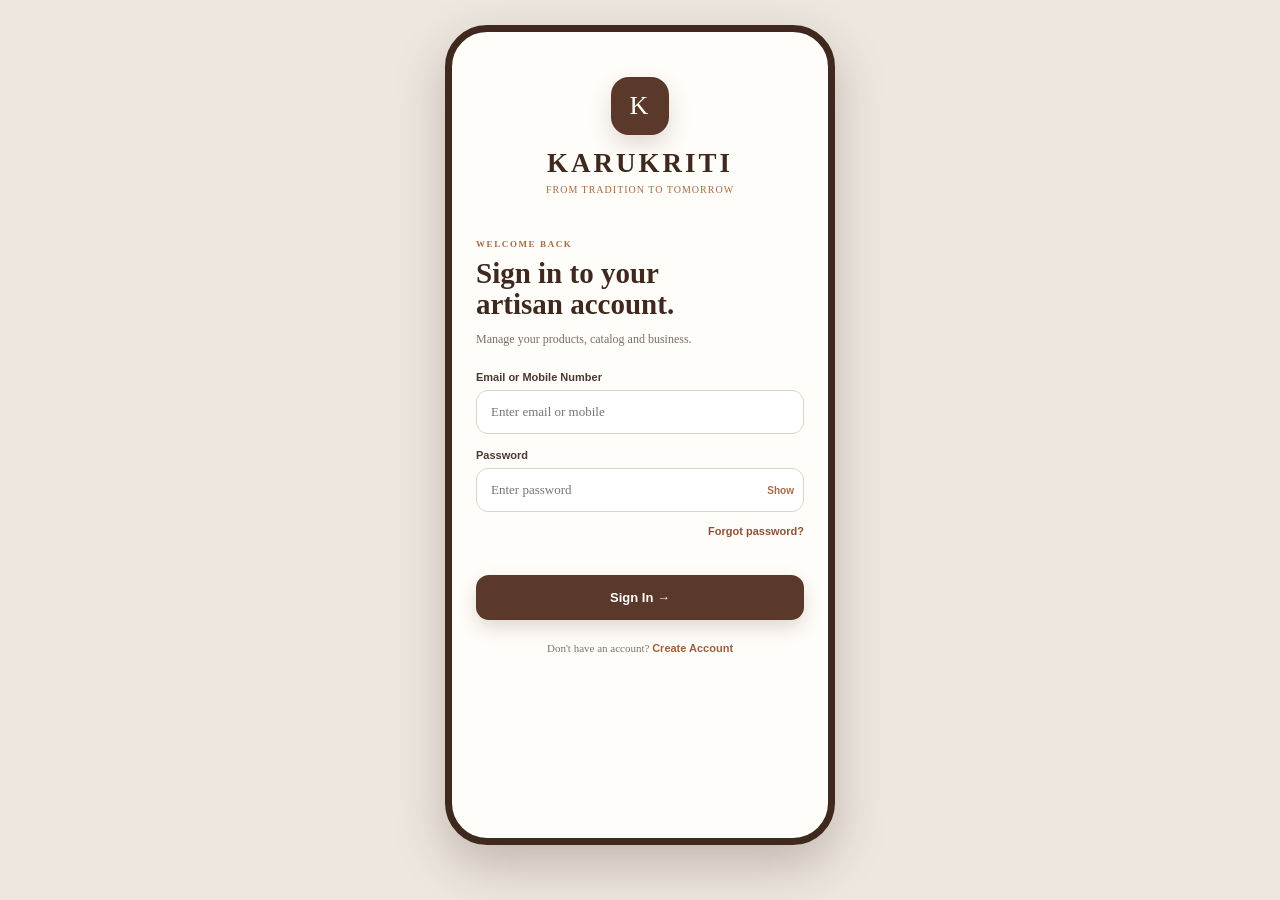
==== Frontend/add-product.html @ 4dae6626 "All new project uploaded" ====
<!DOCTYPE html>
<html lang="en">

<head>

    <meta charset="UTF-8">

    <meta
        name="viewport"
        content="width=device-width, initial-scale=1.0"
    >

    <title>KaruKriti - Add Product</title>

    <!-- CSS -->
    <link rel="stylesheet" href="style.css">

</head>


<body>

<div class="app-shell">


    <!-- =========================
         HEADER
    ========================== -->

    <header class="top-header">

        <div>

            <div class="brand-small">
                KARUKRITI
            </div>

            <div class="brand-tagline">
                CRAFT • CULTURE • CONNECTION
            </div>

        </div>


        <button
            class="header-icon"
            type="button"
            onclick="goTo('index.html')"
            aria-label="Go Home"
        >
            ×
        </button>

    </header>



    <!-- =========================
         ADD PRODUCT MAIN
    ========================== -->

    <main class="add-product-main">


        <!-- STEP -->

        <div class="step-label">
            STEP 01
        </div>


        <!-- TITLE -->

        <h1 class="add-title">

            Create your<br>
            smart catalog.

        </h1>


        <!-- SUBTITLE -->

        <p class="add-subtitle">

            Add your product details and let
            Karukriti prepare your catalog.

        </p>



        <!-- =========================
             IMAGE UPLOAD
        ========================== -->

        <div class="upload-card">


            <input
                type="file"
                id="productImage"
                accept="image/*"
            >


            <label for="productImage">


                <div class="upload-icon">
                    📷
                </div>


                <strong>
                    Add product photo
                </strong>


                <p>
                    Upload a clear photo of your craft.
                </p>


                <span class="upload-button">
                    Choose Photo
                </span>


            </label>

        </div>



        <!-- IMAGE PREVIEW -->

        <div
            id="imagePreview"
            class="image-preview"
        ></div>



        <!-- =========================
             PRODUCT NAME
        ========================== -->

        <div class="form-group">

            <label for="productName">
                Product Name
            </label>


            <input
                type="text"
                id="productName"
                placeholder="e.g. Handmade Bamboo Basket"
            >

        </div>



        <!-- =========================
             CATEGORY
        ========================== -->

        <div class="form-group">

            <label for="productCategory">
                Craft Category
            </label>


            <select id="productCategory">

                <option value="">
                    Select category
                </option>

                <option value="Handicraft">
                    Handicraft
                </option>

                <option value="Jewellery">
                    Jewellery
                </option>

                <option value="Textile">
                    Textile
                </option>

                <option value="Pottery">
                    Pottery
                </option>

                <option value="Wood Craft">
                    Wood Craft
                </option>

                <option value="Other">
                    Other
                </option>

            </select>

        </div>



        <!-- =========================
             PRICE
        ========================== -->

        <div class="form-group">

            <label for="productPrice">
                Expected Price
            </label>


            <div class="price-input">

                <span>
                    ₹
                </span>


                <input
                    type="number"
                    id="productPrice"
                    placeholder="Enter expected price"
                    min="1"
                >

            </div>

        </div>



        <!-- =========================
             LANGUAGE
        ========================== -->

        <div class="form-group">

            <label for="productLanguage">
                Catalog Language
            </label>


            <select id="productLanguage">

                <option value="English">
                    English
                </option>

                <option value="Hindi">
                    Hindi
                </option>

                <option value="Bengali">
                    Bengali
                </option>

                <option value="Tamil">
                    Tamil
                </option>

                <option value="Telugu">
                    Telugu
                </option>

                <option value="Marathi">
                    Marathi
                </option>

                <option value="Gujarati">
                    Gujarati
                </option>

            </select>

        </div>



        <!-- =========================
             DESCRIPTION
        ========================== -->

        <div class="form-group">


            <div class="label-row">


                <label for="description">
                    Product Description
                </label>


                <button
                    type="button"
                    id="voiceBtn"
                    class="voice-button"
                    onclick="startVoiceInput()"
                >

                    🎙 Voice

                </button>


            </div>


            <textarea
                id="description"
                placeholder="Describe your product..."
            ></textarea>


        </div>



        <!-- =========================
             AI INFORMATION
        ========================== -->

        <div class="ai-info-box">


            <div>


                <strong>
                    Smart Catalog AI
                </strong>


                <p>

                    Karukriti will prepare your
                    product description and
                    recommended price.

                </p>


            </div>


        </div>



        <!-- =========================
             GENERATE BUTTON
        ========================== -->

        <button
            class="generate-button"
            type="button"
            onclick="generateCatalog()"
        >

            Generate Smart Catalog →

        </button>


    </main>



    <!-- =========================
         BOTTOM NAVIGATION
    ========================== -->

    <nav class="bottom-nav">


        <!-- HOME -->

        <button
            class="nav-item"
            type="button"
            onclick="goTo('index.html')"
        >

            <span>
                ⌂
            </span>

            <small>
                Home
            </small>

        </button>



        <!-- PRODUCTS -->

        <button
            class="nav-item"
            type="button"
            onclick="goTo('products.html')"
        >

            <span>
                ▣
            </span>

            <small>
                Products
            </small>

        </button>



        <!-- ADD -->

        <button
            class="nav-item nav-add active"
            type="button"
            onclick="goTo('add-product.html')"
        >

            <span>
                +
            </span>

        </button>



        <!-- ORDERS -->

        <button
            class="nav-item"
            type="button"
            onclick="goTo('orders.html')"
        >

            <span>
                ▤
            </span>

            <small>
                Orders
            </small>

        </button>



        <!-- PROFILE -->

        <button
            class="nav-item"
            type="button"
            onclick="goTo('profile.html')"
        >

            <span>
                ◯
            </span>

            <small>
                Profile
            </small>

        </button>


    </nav>


</div>



<!-- =========================
     JAVASCRIPT
========================== -->

<script src="script.js"></script>


</body>

</html>
---- Frontend/style.css ----
* {
    margin: 0;
    padding: 0;
    box-sizing: border-box;
}

html,
body {
    width: 100%;
    min-height: 100%;
}

body {
    background: #eee7df;
    font-family: Arial, Helvetica, sans-serif;
    color: #3f291f;
}


/* =========================================
   MOBILE PHONE APP
========================================= */

.app-shell {
    width: 390px;
    height: 820px;

    position: relative;

    margin: 25px auto;

    background: #fffdf9;

    border: 7px solid #3f291f;

    border-radius: 42px;

    overflow: hidden;

    box-shadow:
        0 20px 50px rgba(63, 41, 31, 0.25);
}


/* =========================================
   HOME HEADER
========================================= */

.home-header {
    height: 72px;

    padding: 17px 20px;

    display: flex;

    align-items: center;

    justify-content: space-between;
}


.brand {
    font-family: Georgia, serif;

    font-size: 21px;

    font-weight: bold;

    letter-spacing: 1px;

    color: #6f4632;
}


.tagline {
    margin-top: 2px;

    font-family: Georgia, serif;

    font-size: 8px;

    letter-spacing: .8px;

    color: #a18368;
}


.notification {
    width: 34px;
    height: 34px;

    border-radius: 50%;

    background: #f5ede3;

    display: flex;

    align-items: center;

    justify-content: center;

    color: #6f4632;

    font-size: 17px;
}


/* =========================================
   MAIN
========================================= */

.home-main {
    height: calc(100% - 140px);

    overflow-y: auto;

    padding: 4px 18px 90px;

    scrollbar-width: none;
}

.home-main::-webkit-scrollbar {
    display: none;
}


/* =========================================
   WELCOME
========================================= */

.welcome {
    padding: 10px 2px 18px;
}


.welcome-small {
    font-size: 8px;

    font-weight: bold;

    letter-spacing: 1.3px;

    color: #a18368;

    margin-bottom: 7px;
}


.welcome h1 {
    font-family: Georgia, serif;

    font-size: 28px;

    line-height: 1.12;

    color: #3f291f;

    margin-bottom: 8px;
}


.welcome p {
    font-size: 10px;

    line-height: 1.5;

    color: #8d7b6e;

    max-width: 270px;
}


/* =========================================
   AI CARD
========================================= */

.ai-card {
    background: #6f4632;

    border-radius: 22px;

    padding: 21px 20px;

    color: white;

    min-height: 185px;

    position: relative;

    overflow: hidden;

    margin-bottom: 22px;
}


.ai-card::after {
    content: "";

    position: absolute;

    width: 120px;
    height: 120px;

    border: 1px solid rgba(255,255,255,.12);

    border-radius: 50%;

    right: -45px;
    top: -45px;
}


.ai-badge {
    font-size: 8px;

    letter-spacing: 1.4px;

    font-weight: bold;

    opacity: .8;

    margin-bottom: 8px;
}


.ai-card h2 {
    font-family: Georgia, serif;

    font-size: 24px;

    line-height: 1.1;

    margin-bottom: 8px;
}


.ai-card p {
    font-size: 9px;

    line-height: 1.5;

    max-width: 235px;

    opacity: .85;

    margin-bottom: 14px;
}


.hero-button {
    border: none;

    background: #f3e5d3;

    color: #6f4632;

    border-radius: 20px;

    padding: 10px 15px;

    font-size: 9px;

    font-weight: bold;

    cursor: pointer;
}


/* =========================================
   SECTION
========================================= */

.home-section {
    margin-bottom: 21px;
}


.section-title {
    font-family: Georgia, serif;

    font-size: 20px;

    font-weight: bold;

    color: #3f291f;

    margin-bottom: 4px;
}


.section-subtitle {
    font-size: 8px;

    color: #9b8a7d;
}


/* =========================================
   QUICK ACTIONS
========================================= */

.quick-grid {
    display: grid;

    grid-template-columns: 1fr 1fr;

    gap: 10px;

    margin-top: 11px;
}


.quick-card {
    border: 1px solid #eadfd4;

    background: #fff;

    border-radius: 17px;

    min-height: 122px;

    padding: 14px;

    text-align: left;

    cursor: pointer;

    display: flex;

    flex-direction: column;

    align-items: flex-start;
}


.quick-card:hover {
    background: #fffaf3;
}


.quick-icon {
    width: 34px;
    height: 34px;

    border-radius: 11px;

    background: #f5ede3;

    display: flex;

    align-items: center;

    justify-content: center;

    color: #6f4632;

    font-size: 20px;

    margin-bottom: 12px;
}


.quick-card strong {
    font-size: 12px;

    color: #3f291f;

    margin-bottom: 5px;
}


.quick-card span {
    font-size: 8px;

    line-height: 1.4;

    color: #9a887b;
}


/* =========================================
   PRODUCTS HEADING
========================================= */

.products-heading {
    display: flex;

    align-items: flex-end;

    justify-content: space-between;

    margin-bottom: 11px;
}


.view-all {
    border: none;

    background: transparent;

    color: #6f4632;

    font-size: 9px;

    font-weight: bold;

    cursor: pointer;
}


/* =========================================
   HOME PRODUCT LIST
========================================= */

.home-product-list {
    display: flex;

    flex-direction: column;

    gap: 9px;
}


.home-product {
    min-height: 82px;

    background: #fff;

    border: 1px solid #eadfd4;

    border-radius: 16px;

    padding: 10px;

    display: flex;

    align-items: center;

    gap: 12px;
}


.home-product-icon {
    width: 58px;
    height: 58px;

    border-radius: 14px;

    background: #f3e9dc;

    display: flex;

    align-items: center;

    justify-content: center;

    font-size: 27px;

    flex-shrink: 0;
}


.home-product-info {
    display: flex;

    flex-direction: column;

    gap: 3px;

    min-width: 0;
}


.home-product-info strong {
    font-family: Georgia, serif;

    font-size: 11px;

    line-height: 1.3;

    color: #3f291f;
}


.home-product-info span {
    font-size: 8px;

    color: #9b897b;
}


.home-product-info b {
    font-size: 11px;

    color: #6f4632;
}


/* =========================================
   BOTTOM NAVIGATION
========================================= */

.bottom-nav {
    position: absolute;

    left: 0;
    right: 0;
    bottom: 0;

    height: 70px;

    background: rgba(255, 253, 249, .98);

    border-top: 1px solid #e8ddd2;

    display: grid;

    grid-template-columns:
        1fr 1fr 1fr 1fr 1fr;

    align-items: center;

    padding: 5px 7px;

    z-index: 100;
}


.nav-item {
    height: 58px;

    border: none;

    background: transparent;

    color: #a18f82;

    display: flex;

    flex-direction: column;

    align-items: center;

    justify-content: center;

    gap: 4px;

    cursor: pointer;
}


.nav-item span {
    font-size: 18px;

    line-height: 1;
}


.nav-item small {
    font-size: 7px;

    font-weight: bold;
}


.nav-item.active {
    color: #6f4632;
}


/* =========================================
   CENTER PLUS
========================================= */

.nav-add {
    width: 50px;
    height: 50px;

    justify-self: center;

    align-self: center;

    border-radius: 50%;

    background: #6f4632;

    color: white;

    box-shadow:
        0 7px 16px rgba(63, 41, 31, .25);

    display: flex;

    align-items: center;

    justify-content: center;
}


.nav-add span {
    font-size: 29px;

    font-weight: 300;
}


.nav-add:hover {
    transform: scale(1.04);
}


/* =========================================
   COMMON OTHER PAGES
========================================= */

.top-header {
    height: 68px;

    padding: 15px 18px;

    display: flex;

    align-items: center;

    justify-content: space-between;
}


.brand-small {
    font-family: Georgia, serif;

    font-size: 19px;

    font-weight: bold;

    color: #6f4632;
}


.brand-small + .brand-tagline {
    font-size: 7px;

    color: #a18368;

    letter-spacing: .7px;
}


.header-icon {
    width: 34px;
    height: 34px;

    border-radius: 50%;

    border: 1px solid #e2d3c5;

    background: #f8f1e7;

    color: #6f4632;

    font-size: 20px;

    cursor: pointer;
}


/* =========================================
   RESPONSIVE
========================================= */

@media (max-height: 850px) {

    .app-shell {
        height: calc(100vh - 20px);

        margin: 10px auto;
    }

}


@media (max-width: 430px) {

    body {
        background: #fffdf9;
    }

    .app-shell {
        width: 100vw;

        height: 100vh;

        margin: 0;

        border: none;

        border-radius: 0;

        box-shadow: none;
    }

}
/* =========================================
   SMART CATALOG PAGE
========================================= */

.catalog-main {
    height: calc(100% - 140px);

    overflow-y: auto;

    padding: 12px 18px 95px;

    scrollbar-width: none;
}

.catalog-main::-webkit-scrollbar {
    display: none;
}


.catalog-title {
    font-family: Georgia, serif;

    font-size: 27px;

    line-height: 1.12;

    color: #3f291f;

    margin-bottom: 7px;
}


.catalog-subtitle {
    font-size: 10px;

    line-height: 1.5;

    color: #8d7b6e;

    margin-bottom: 17px;
}


/* CATALOG CARD */

.catalog-card {
    background: white;

    border: 1px solid #eadfd4;

    border-radius: 21px;

    overflow: hidden;

    margin-bottom: 15px;

    box-shadow:
        0 5px 18px rgba(63, 41, 31, .06);
}


.catalog-image-wrap {
    width: 100%;

    height: 190px;

    background: #f4eadf;

    position: relative;

    overflow: hidden;
}


.catalog-image-wrap img {
    width: 100%;

    height: 100%;

    object-fit: cover;

    display: block;
}


.ai-photo-badge {
    position: absolute;

    left: 10px;
    bottom: 10px;

    background: rgba(63, 41, 31, .85);

    color: white;

    border-radius: 15px;

    padding: 6px 9px;

    font-size: 8px;

    font-weight: bold;
}


.catalog-content {
    padding: 16px;
}


.catalog-category {
    display: inline-block;

    background: #f4eadf;

    color: #8b6248;

    padding: 5px 9px;

    border-radius: 12px;

    font-size: 8px;

    font-weight: bold;

    margin-bottom: 8px;
}


.catalog-content h2 {
    font-family: Georgia, serif;

    font-size: 20px;

    color: #3f291f;

    line-height: 1.2;

    margin-bottom: 8px;
}


.catalog-content p {
    font-size: 9px;

    line-height: 1.55;

    color: #827166;

    margin-bottom: 15px;
}


/* PRICE */

.price-section {
    border-top: 1px solid #eee3d8;

    padding-top: 13px;

    display: flex;

    align-items: center;

    justify-content: space-between;
}


.price-label {
    display: block;

    font-size: 8px;

    color: #9b897b;

    margin-bottom: 3px;
}


.price-section strong {
    font-family: Georgia, serif;

    font-size: 23px;

    color: #6f4632;
}


.price-tag {
    background: #edf3e8;

    color: #58704e;

    border-radius: 12px;

    padding: 6px 8px;

    font-size: 7px;

    font-weight: bold;
}


/* MARKET RANGE */

.market-range {
    display: flex;

    justify-content: space-between;

    align-items: center;

    margin-top: 10px;

    padding-top: 10px;

    border-top: 1px solid #f0e7df;

    font-size: 8px;

    color: #9b897b;
}


.market-range strong {
    font-size: 9px;

    color: #6f4632;
}


/* FEATURES */

.catalog-features {
    display: flex;

    flex-direction: column;

    gap: 8px;

    margin-bottom: 15px;
}


.feature-item {
    min-height: 55px;

    background: #fff;

    border: 1px solid #eadfd4;

    border-radius: 14px;

    padding: 9px 11px;

    display: flex;

    align-items: center;

    gap: 10px;
}


.feature-icon {
    width: 32px;
    height: 32px;

    flex-shrink: 0;

    border-radius: 10px;

    background: #f4eadf;

    color: #6f4632;

    display: flex;

    align-items: center;

    justify-content: center;

    font-weight: bold;

    font-size: 14px;
}


.feature-item div:nth-child(2) {
    flex: 1;
}


.feature-item strong {
    display: block;

    font-size: 10px;

    color: #4a3024;

    margin-bottom: 3px;
}


.feature-item span {
    display: block;

    font-size: 7px;

    color: #9b897b;
}


.feature-item b {
    color: #64845b;

    font-size: 13px;
}


/* PUBLISH */

.publish-button {
    width: 100%;

    border: none;

    background: #6f4632;

    color: white;

    padding: 13px;

    border-radius: 18px;

    font-size: 11px;

    font-weight: bold;

    cursor: pointer;

    margin-bottom: 8px;
}


.publish-button span {
    margin-left: 7px;

    font-size: 15px;
}


.edit-catalog-button {
    width: 100%;

    border: 1px solid #d9c7b6;

    background: transparent;

    color: #6f4632;

    padding: 10px;

    border-radius: 17px;

    font-size: 9px;

    font-weight: bold;

    cursor: pointer;

    margin-bottom: 8px;
}
/* =========================================
   PRODUCTS MOBILE PAGE
========================================= */

.products-main {
    height: calc(100% - 140px);

    overflow-y: auto;

    padding: 14px 18px 95px;

    scrollbar-width: none;
}

.products-main::-webkit-scrollbar {
    display: none;
}


/* PAGE HEADING */

.products-heading {
    margin-bottom: 15px;
}

.products-heading h1 {
    font-family: Georgia, serif;

    font-size: 28px;

    color: #3f291f;

    margin: 0 0 4px;
}

.products-heading p {
    font-size: 9px;

    color: #9a887b;

    margin: 0;
}


/* SELLER */

.seller-card {
    position: relative;

    display: flex;

    align-items: center;

    gap: 11px;

    background: #fffaf4;

    border: 1px solid #eadfd4;

    border-radius: 18px;

    padding: 12px;

    margin-bottom: 12px;
}


.seller-avatar {
    width: 45px;
    height: 45px;

    flex-shrink: 0;

    border-radius: 50%;

    background: #eadbc9;

    display: flex;

    align-items: center;

    justify-content: center;

    color: #6f4632;

    font-family: Georgia, serif;

    font-weight: bold;

    font-size: 15px;
}


.seller-info {
    flex: 1;
}


.seller-info h2 {
    margin: 0 0 3px;

    font-family: Georgia, serif;

    font-size: 14px;

    color: #3f291f;
}


.seller-info p {
    margin: 0 0 2px;

    font-size: 8px;

    color: #6f625a;
}


.seller-info span {
    font-size: 7px;

    color: #a08e80;
}


.verified-mark {
    width: 21px;
    height: 21px;

    border-radius: 50%;

    background: #6f4632;

    color: white;

    display: flex;

    align-items: center;

    justify-content: center;

    font-size: 10px;
}


/* STATS */

.product-stats {
    display: grid;

    grid-template-columns:
        repeat(3, 1fr);

    gap: 7px;

    margin-bottom: 20px;
}


.stat-box {
    background: white;

    border: 1px solid #eadfd4;

    border-radius: 13px;

    padding: 10px 5px;

    text-align: center;
}


.stat-box strong {
    display: block;

    font-family: Georgia, serif;

    color: #6f4632;

    font-size: 15px;

    margin-bottom: 3px;
}


.stat-box span {
    display: block;

    font-size: 7px;

    color: #9a887b;

    text-transform: uppercase;

    letter-spacing: .5px;
}


/* COLLECTION */

.section-heading {
    display: flex;

    justify-content: space-between;

    align-items: end;

    margin-bottom: 11px;
}


.section-heading span {
    display: block;

    font-size: 7px;

    font-weight: bold;

    letter-spacing: 1.2px;

    color: #a0836c;

    margin-bottom: 3px;
}


.section-heading h2 {
    margin: 0;

    font-family: Georgia, serif;

    font-size: 22px;

    color: #3f291f;
}


.section-heading button {
    border: none;

    background: #f1e6da;

    color: #6f4632;

    border-radius: 13px;

    padding: 7px 10px;

    font-size: 8px;

    font-weight: bold;

    cursor: pointer;
}


/* PRODUCT GRID */

.product-grid {
    display: flex;

    flex-direction: column;

    gap: 9px;
}


/* PRODUCT CARD */

.product-card {
    position: relative;

    display: flex;

    align-items: center;

    gap: 11px;

    min-height: 83px;

    padding: 10px;

    background: white;

    border: 1px solid #eadfd4;

    border-radius: 17px;

    box-shadow:
        0 4px 15px rgba(63,41,31,.05);
}


.product-image {
    width: 64px;
    height: 64px;

    flex-shrink: 0;

    border-radius: 13px;

    background: #f2e7da;

    display: flex;

    align-items: center;

    justify-content: center;

    overflow: hidden;

    font-size: 23px;
}


.product-image img {
    width: 100%;
    height: 100%;

    object-fit: cover;
}


.product-card-body {
    flex: 1;

    min-width: 0;
}


.product-category {
    display: inline-block;

    font-size: 7px;

    color: #8c6953;

    background: #f5ece3;

    border-radius: 8px;

    padding: 3px 6px;

    margin-bottom: 4px;
}


.product-card-body h3 {
    margin: 0 0 4px;

    font-family: Georgia, serif;

    font-size: 12px;

    color: #3f291f;

    white-space: nowrap;

    overflow: hidden;

    text-overflow: ellipsis;
}


.product-price {
    font-size: 12px;

    font-weight: bold;

    color: #6f4632;
}


.product-status {
    display: inline-block;

    margin-top: 4px;

    font-size: 7px;

    color: #58704e;

    background: #edf3e8;

    padding: 3px 6px;

    border-radius: 8px;
}


.product-card .edit-btn {
    position: absolute;

    right: 10px;

    bottom: 10px;

    border: none;

    background: transparent;

    color: #8b6b56;

    font-size: 8px;

    cursor: pointer;
}


/* EMPTY */

.empty-products {
    text-align: center;

    background: #fffaf4;

    border: 1px dashed #dbc8b7;

    border-radius: 18px;

    padding: 25px 18px;

    margin-top: 10px;
}


.empty-icon {
    font-size: 29px;

    margin-bottom: 7px;
}


.empty-products h3 {
    font-family: Georgia, serif;

    color: #4a3024;

    font-size: 15px;

    margin: 0 0 5px;
}


.empty-products p {
    color: #9a887b;

    font-size: 8px;

    line-height: 1.5;

    margin: 0 auto 13px;

    max-width: 220px;
}


.primary-btn {
    border: none;

    background: #6f4632;

    color: white;

    border-radius: 15px;

    padding: 9px 13px;

    font-size: 8px;

    font-weight: bold;

    cursor: pointer;
}
/* =========================================
   PROFILE MOBILE PAGE
========================================= */

.profile-main {
    height: calc(100% - 140px);

    overflow-y: auto;

    padding: 14px 18px 95px;

    scrollbar-width: none;
}

.profile-main::-webkit-scrollbar {
    display: none;
}


.profile-page-title {
    margin-bottom: 15px;
}

.profile-page-title > span {
    display: block;

    font-size: 7px;

    font-weight: bold;

    letter-spacing: 1.3px;

    color: #a0836c;

    margin-bottom: 4px;
}

.profile-page-title h1 {
    font-family: Georgia, serif;

    font-size: 28px;

    color: #3f291f;
}


/* PROFILE */

.profile-main-card {
    position: relative;

    display: flex;

    align-items: center;

    gap: 11px;

    background: #fffaf4;

    border: 1px solid #eadfd4;

    border-radius: 19px;

    padding: 15px 12px;

    margin-bottom: 9px;
}


.profile-avatar {
    width: 54px;
    height: 54px;

    flex-shrink: 0;

    border-radius: 50%;

    background: #eadbc9;

    display: flex;

    align-items: center;

    justify-content: center;

    font-family: Georgia, serif;

    font-size: 17px;

    font-weight: bold;

    color: #6f4632;
}


.profile-details {
    flex: 1;

    min-width: 0;
}


.profile-details h2 {
    font-family: Georgia, serif;

    font-size: 15px;

    color: #3f291f;

    margin-bottom: 3px;
}


.profile-details p {
    font-size: 8px;

    color: #706259;

    margin-bottom: 3px;
}


.profile-details span {
    font-size: 7px;

    color: #9a887b;
}


.edit-profile-btn {
    border: 1px solid #d9c7b6;

    background: white;

    color: #6f4632;

    border-radius: 12px;

    padding: 6px 8px;

    font-size: 7px;

    font-weight: bold;

    cursor: pointer;
}


/* VERIFIED */

.verified-profile {
    display: flex;

    align-items: center;

    gap: 9px;

    padding: 10px 12px;

    background: #f1f5ed;

    border-radius: 14px;

    margin-bottom: 10px;
}


.verified-icon {
    width: 28px;
    height: 28px;

    border-radius: 50%;

    background: #6b865f;

    color: white;

    display: flex;

    align-items: center;

    justify-content: center;

    font-size: 12px;
}


.verified-profile strong {
    display: block;

    font-size: 9px;

    color: #4e6547;

    margin-bottom: 2px;
}


.verified-profile span {
    display: block;

    font-size: 7px;

    color: #80917a;
}


/* STATS */

.profile-stats {
    display: grid;

    grid-template-columns: repeat(3, 1fr);

    gap: 7px;

    margin-bottom: 17px;
}


.profile-stat {
    background: white;

    border: 1px solid #eadfd4;

    border-radius: 13px;

    text-align: center;

    padding: 10px 4px;
}


.profile-stat strong {
    display: block;

    font-family: Georgia, serif;

    font-size: 17px;

    color: #6f4632;

    margin-bottom: 3px;
}


.profile-stat span {
    font-size: 7px;

    color: #9a887b;

    text-transform: uppercase;
}


/* AI MANAGER */

.business-manager {
    background: #6f4632;

    border-radius: 19px;

    padding: 16px;

    color: white;

    margin-bottom: 18px;
}


.manager-top {
    display: flex;

    align-items: center;

    gap: 9px;

    margin-bottom: 10px;
}


.manager-icon {
    width: 35px;
    height: 35px;

    border-radius: 11px;

    background: rgba(255,255,255,.14);

    display: flex;

    align-items: center;

    justify-content: center;

    font-size: 17px;
}


.manager-top span {
    display: block;

    font-size: 6px;

    letter-spacing: 1.2px;

    opacity: .7;

    margin-bottom: 3px;
}


.manager-top h2 {
    font-family: Georgia, serif;

    font-size: 14px;
}


.business-manager p {
    font-size: 8px;

    line-height: 1.5;

    opacity: .82;

    margin-bottom: 12px;
}


.business-manager button {
    border: none;

    background: #f3e5d3;

    color: #6f4632;

    border-radius: 14px;

    padding: 9px 11px;

    font-size: 8px;

    font-weight: bold;

    cursor: pointer;
}


/* SETTINGS */

.settings-section {
    margin-bottom: 17px;
}


.settings-title {
    font-size: 7px;

    font-weight: bold;

    letter-spacing: 1.2px;

    color: #a0836c;

    margin-bottom: 8px;
}


.settings-list {
    background: white;

    border: 1px solid #eadfd4;

    border-radius: 16px;

    overflow: hidden;
}


.setting-item {
    width: 100%;

    border: none;

    border-bottom: 1px solid #f0e7df;

    background: white;

    padding: 10px 11px;

    display: flex;

    align-items: center;

    justify-content: space-between;

    cursor: pointer;
}


.setting-item:last-child {
    border-bottom: none;
}


.setting-left {
    display: flex;

    align-items: center;

    gap: 9px;
}


.setting-icon {
    width: 30px;
    height: 30px;

    border-radius: 9px;

    background: #f5ede3;

    display: flex;

    align-items: center;

    justify-content: center;

    color: #6f4632;

    font-size: 13px;
}


.setting-item strong {
    display: block;

    text-align: left;

    font-size: 9px;

    color: #4a3024;

    margin-bottom: 2px;
}


.setting-item span {
    display: block;

    text-align: left;

    font-size: 7px;

    color: #9a887b;
}


.setting-item > b {
    color: #aa9586;

    font-size: 15px;
}


/* ABOUT */

.about-card {
    text-align: center;

    background: #fffaf4;

    border: 1px solid #eadfd4;

    border-radius: 17px;

    padding: 16px 12px;

    margin-bottom: 8px;
}


.about-logo {
    width: 31px;
    height: 31px;

    margin: 0 auto 7px;

    border-radius: 10px;

    background: #6f4632;

    color: white;

    display: flex;

    align-items: center;

    justify-content: center;

    font-family: Georgia, serif;

    font-weight: bold;
}


.about-card h3 {
    font-family: Georgia, serif;

    font-size: 12px;

    color: #4a3024;

    margin-bottom: 4px;
}


.about-card p {
    font-size: 8px;

    color: #9a887b;

    margin-bottom: 6px;
}


.about-card small {
    font-size: 6px;

    color: #b09e90;
}
/* =====================================================
   ADD PRODUCT PAGE - UI FIX
   ===================================================== */

.add-product-main {
    padding: 22px 20px 105px;
    overflow-y: auto;
    height: calc(100% - 70px);
}

.step-label {
    font-size: 11px;
    font-weight: 800;
    letter-spacing: 1.5px;
    color: #a66a45;
    margin-bottom: 8px;
}

.add-title {
    font-family: Georgia, "Times New Roman", serif;
    font-size: 32px;
    line-height: 1.05;
    color: #3f291f;
    margin: 0 0 10px;
    font-weight: 700;
}

.add-subtitle {
    font-size: 14px;
    line-height: 1.5;
    color: #766a62;
    margin: 0 0 20px;
}


/* PHOTO UPLOAD */

.upload-card {
    position: relative;
    background: #f7eee4;
    border: 1.5px dashed #c99c79;
    border-radius: 20px;
    min-height: 170px;
    padding: 18px;
    text-align: center;
    margin-bottom: 20px;
    overflow: hidden;
}

.upload-card input[type="file"] {
    display: none;
}

.upload-card label {
    cursor: pointer;
    display: flex;
    flex-direction: column;
    align-items: center;
    justify-content: center;
    min-height: 130px;
}

.upload-icon {
    width: 55px;
    height: 55px;
    border-radius: 50%;
    background: #ead8c6;
    display: flex;
    align-items: center;
    justify-content: center;
    font-size: 25px;
    margin-bottom: 10px;
}

.upload-card strong {
    display: block;
    font-size: 15px;
    color: #3f291f;
    margin-bottom: 5px;
}

.upload-card p {
    font-size: 12px;
    color: #8a7a70;
    margin: 0;
}

.upload-button {
    display: inline-block;
    margin-top: 12px;
    padding: 9px 17px;
    background: #5a382a;
    color: white;
    border-radius: 10px;
    font-size: 12px;
    font-weight: 700;
}


/* IMAGE PREVIEW */

.image-preview {
    width: 100%;
    min-height: 150px;
    border-radius: 16px;
    overflow: hidden;
    margin-bottom: 10px;
}

.image-preview img {
    width: 100%;
    height: 180px;
    object-fit: cover;
    display: block;
}


/* FORM */

.form-group {
    margin-bottom: 17px;
}

.form-group label,
.label-row label {
    display: block;
    font-size: 12px;
    font-weight: 800;
    color: #4a3930;
    margin-bottom: 7px;
}

.form-group input,
.form-group select,
.form-group textarea {
    width: 100%;
    box-sizing: border-box;
    border: 1px solid #dfd2c8;
    background: #fffdf9;
    border-radius: 12px;
    padding: 13px 14px;
    font-family: inherit;
    font-size: 14px;
    color: #3f291f;
    outline: none;
}

.form-group input:focus,
.form-group select:focus,
.form-group textarea:focus {
    border-color: #a66a45;
    box-shadow: 0 0 0 3px rgba(166, 106, 69, 0.10);
}

.form-group textarea {
    min-height: 105px;
    resize: vertical;
}


/* PRICE */

.price-input {
    position: relative;
}

.price-input span {
    position: absolute;
    left: 14px;
    top: 50%;
    transform: translateY(-50%);
    font-weight: 700;
    color: #76513d;
}

.price-input input {
    padding-left: 30px;
}


/* DESCRIPTION HEADER */

.label-row {
    display: flex;
    justify-content: space-between;
    align-items: center;
    margin-bottom: 7px;
}

.label-row label {
    margin-bottom: 0;
}


/* VOICE */

.voice-button {
    border: 1px solid #cfa88d;
    background: #f8eee5;
    color: #704735;
    border-radius: 9px;
    padding: 6px 10px;
    font-size: 11px;
    font-weight: 700;
    cursor: pointer;
}

.voice-button:hover {
    background: #ead8c6;
}


/* AI INFO */

.ai-info-box {
    display: flex;
    gap: 12px;
    align-items: flex-start;
    background: #f3e8db;
    border-radius: 15px;
    padding: 15px;
    margin: 18px 0;
}

.ai-info-box::before {
    content: "✦";
    width: 30px;
    height: 30px;
    min-width: 30px;
    border-radius: 50%;
    background: #5a382a;
    color: white;
    display: flex;
    align-items: center;
    justify-content: center;
}

.ai-info-box strong {
    display: block;
    font-size: 13px;
    color: #3f291f;
    margin-bottom: 4px;
}

.ai-info-box p {
    margin: 0;
    font-size: 11px;
    line-height: 1.45;
    color: #75685f;
}


/* GENERATE BUTTON */

.generate-button {
    width: 100%;
    border: none;
    background: #5a382a;
    color: white;
    border-radius: 14px;
    padding: 15px;
    font-size: 14px;
    font-weight: 800;
    letter-spacing: .2px;
    cursor: pointer;
    box-shadow: 0 8px 18px rgba(90, 56, 42, 0.18);
    margin-bottom: 10px;
}

.generate-button:hover {
    background: #472b20;
}

.generate-button:active {
    transform: scale(.98);
}


/* SCROLLBAR */

.add-product-main::-webkit-scrollbar {
    width: 4px;
}

.add-product-main::-webkit-scrollbar-thumb {
    background: #c9b2a2;
    border-radius: 10px;
}


/* MOBILE */

@media (max-width: 430px) {

    .add-product-main {
        padding-left: 18px;
        padding-right: 18px;
    }

    .add-title {
        font-size: 29px;
    }

}
/* =====================================================
   OTHER CATEGORY - COMING SOON
   ===================================================== */

.coming-soon-card {
    display: none;
    align-items: center;
    gap: 12px;

    background: linear-gradient(
        135deg,
        #f8eee4,
        #fffaf4
    );

    border: 1px solid #e2cbb9;
    border-radius: 16px;

    padding: 14px;
    margin-top: -7px;
    margin-bottom: 18px;

    animation: comingSoonIn 0.3s ease;
}


.coming-soon-icon {
    width: 42px;
    height: 42px;
    min-width: 42px;

    border-radius: 13px;

    background: #5a382a;
    color: #fff;

    display: flex;
    align-items: center;
    justify-content: center;

    font-size: 20px;

    box-shadow:
        0 6px 14px rgba(90, 56, 42, 0.18);
}


.coming-soon-content {
    flex: 1;
}


.coming-soon-badge {
    display: inline-block;

    font-size: 8px;
    font-weight: 800;
    letter-spacing: 1.2px;

    color: #9b6748;

    background: #ead8c6;

    padding: 4px 7px;
    border-radius: 5px;

    margin-bottom: 5px;
}


.coming-soon-content h3 {
    margin: 0 0 4px;

    font-size: 13px;
    font-weight: 800;

    color: #3f291f;
}


.coming-soon-content p {
    margin: 0;

    font-size: 10px;
    line-height: 1.4;

    color: #81736a;
}


@keyframes comingSoonIn {

    from {
        opacity: 0;
        transform: translateY(-5px);
    }

    to {
        opacity: 1;
        transform: translateY(0);
    }

}
/* =========================
   ORDERS PAGE
========================= */

.orders-main {
    padding: 22px 18px 105px;
    overflow-y: auto;
    height: calc(100% - 70px);
    box-sizing: border-box;
}

.orders-title {
    margin-bottom: 18px;
}

.orders-title h1 {
    font-family: Georgia, "Times New Roman", serif;
    font-size: 32px;
    color: #3f291f;
    margin: 3px 0 7px;
}

.orders-title p {
    margin: 0;
    color: #766a62;
    font-size: 13px;
}

/* STATS */

.order-stats {
    display: grid;
    grid-template-columns: repeat(3, 1fr);
    gap: 8px;
    margin-bottom: 14px;
}

.order-stat {
    background: #f8eee5;
    border: 1px solid #ead8c6;
    border-radius: 15px;
    padding: 14px 7px;
    text-align: center;
}

.order-stat strong {
    display: block;
    font-size: 21px;
    color: #5a382a;
    margin-bottom: 4px;
}

.order-stat span {
    font-size: 9px;
    color: #806f64;
}

/* REVENUE */

.revenue-card {
    display: flex;
    align-items: center;
    justify-content: space-between;
    background: #5a382a;
    color: white;
    border-radius: 17px;
    padding: 17px;
    margin-bottom: 23px;
    box-shadow: 0 8px 18px rgba(90,56,42,.18);
}

.revenue-card span {
    display: block;
    font-size: 10px;
    opacity: .75;
    margin-bottom: 4px;
}

.revenue-card strong {
    font-size: 25px;
}

.revenue-icon {
    width: 43px;
    height: 43px;
    border-radius: 13px;
    background: rgba(255,255,255,.14);
    display: flex;
    align-items: center;
    justify-content: center;
    font-size: 20px;
}

/* SECTION */

.orders-section .section-heading h2 {
    margin: 0 0 3px;
    font-size: 17px;
    color: #3f291f;
}

.orders-section .section-heading p {
    margin: 0 0 13px;
    font-size: 11px;
    color: #8a7a70;
}

/* ORDER CARD */

.order-list {
    display: flex;
    flex-direction: column;
    gap: 11px;
}

.order-card {
    display: flex;
    align-items: center;
    gap: 10px;
    background: #fff;
    border: 1px solid #eadfd7;
    border-radius: 15px;
    padding: 11px;
}

.order-icon {
    width: 43px;
    height: 43px;
    min-width: 43px;
    border-radius: 12px;
    background: #f5e9dc;
    display: flex;
    align-items: center;
    justify-content: center;
    font-size: 21px;
}

.order-info {
    flex: 1;
    min-width: 0;
}

.order-info > strong {
    font-size: 9px;
    color: #a66a45;
}

.order-info h3 {
    font-size: 12px;
    color: #3f291f;
    margin: 3px 0;
    white-space: nowrap;
    overflow: hidden;
    text-overflow: ellipsis;
}

.order-info span {
    font-size: 9px;
    color: #8a7a70;
}

.order-right {
    text-align: right;
}

.order-right > strong {
    display: block;
    font-size: 12px;
    color: #3f291f;
    margin-bottom: 5px;
}

.order-right small {
    display: inline-block;
    padding: 4px 6px;
    border-radius: 6px;
    font-size: 8px;
    font-weight: 800;
}

.status-confirmed {
    background: #e8f2e8;
    color: #46734a;
}

.status-processing {
    background: #f8ecd8;
    color: #9a6a32;
}

.status-delivered {
    background: #e8eee8;
    color: #55705a;
}

.orders-main::-webkit-scrollbar {
    width: 4px;
}

.orders-main::-webkit-scrollbar-thumb {
    background: #c9b2a2;
    border-radius: 10px;
}
/* =========================================
   KARUKRITI AUTH PAGES
========================================= */

.auth-shell {
    background: #fffdf9;
}

.auth-main {
    height: 100%;
    overflow-y: auto;
    box-sizing: border-box;
    padding: 35px 24px;
}

.auth-brand {
    text-align: center;
    padding-top: 10px;
    margin-bottom: 38px;
}

.auth-logo {
    width: 58px;
    height: 58px;
    border-radius: 18px;
    background: #5a382a;
    color: white;
    display: flex;
    align-items: center;
    justify-content: center;
    margin: 0 auto 13px;
    font-size: 26px;
    box-shadow: 0 10px 22px rgba(90,56,42,.18);
}

.auth-brand .brand {
    font-family: Georgia, "Times New Roman", serif;
    font-size: 27px;
    letter-spacing: 3px;
    color: #3f291f;
    font-weight: 700;
}

.auth-brand .tagline {
    font-size: 10px;
    letter-spacing: 1px;
    color: #a66a45;
    margin-top: 5px;
}

.auth-content {
    max-width: 100%;
}

.auth-welcome {
    margin-bottom: 23px;
}

.auth-welcome > span {
    font-size: 9px;
    font-weight: 800;
    letter-spacing: 1.6px;
    color: #a66a45;
}

.auth-welcome h1 {
    font-family: Georgia, "Times New Roman", serif;
    font-size: 29px;
    line-height: 1.08;
    color: #3f291f;
    margin: 7px 0 9px;
}

.auth-welcome p {
    margin: 0;
    color: #7c6e65;
    font-size: 12px;
    line-height: 1.5;
}

.auth-form {
    display: flex;
    flex-direction: column;
    gap: 15px;
}

.auth-field label {
    display: block;
    font-size: 11px;
    font-weight: 800;
    color: #4a3930;
    margin-bottom: 7px;
}

.auth-field input,
.auth-field select {
    width: 100%;
    box-sizing: border-box;
    padding: 13px 14px;
    border: 1px solid #dfd2c8;
    border-radius: 12px;
    background: #fff;
    color: #3f291f;
    font-family: inherit;
    font-size: 13px;
    outline: none;
}

.auth-field input:focus,
.auth-field select:focus {
    border-color: #a66a45;
    box-shadow: 0 0 0 3px rgba(166,106,69,.10);
}

.password-wrap {
    position: relative;
}

.password-wrap input {
    padding-right: 58px;
}

.password-wrap button {
    position: absolute;
    right: 10px;
    top: 50%;
    transform: translateY(-50%);
    border: none;
    background: transparent;
    color: #a66a45;
    font-size: 10px;
    font-weight: 800;
    cursor: pointer;
}

.auth-primary {
    width: 100%;
    border: none;
    border-radius: 13px;
    background: #5a382a;
    color: white;
    padding: 15px;
    font-size: 13px;
    font-weight: 800;
    cursor: pointer;
    margin-top: 3px;
    box-shadow: 0 8px 18px rgba(90,56,42,.18);
}

.auth-primary:hover {
    background: #472b20;
}

.auth-primary:active {
    transform: scale(.98);
}

.auth-divider {
    display: flex;
    align-items: center;
    gap: 10px;
    margin: 20px 0 13px;
}

.auth-divider::before,
.auth-divider::after {
    content: "";
    flex: 1;
    height: 1px;
    background: #e6ddd6;
}

.auth-divider span {
    font-size: 9px;
    color: #a08f83;
    font-weight: 700;
}

.auth-demo {
    width: 100%;
    border: 1px solid #d8c2b1;
    background: #f9f0e8;
    color: #704735;
    padding: 13px;
    border-radius: 12px;
    font-size: 11px;
    font-weight: 800;
    cursor: pointer;
}

.auth-bottom {
    text-align: center;
    font-size: 11px;
    color: #80736b;
    margin-top: 22px;
}

.auth-bottom button {
    border: none;
    background: none;
    color: #a05f3d;
    font-weight: 800;
    cursor: pointer;
    font-size: 11px;
}

.auth-message {
    display: none;
    padding: 10px 12px;
    border-radius: 10px;
    background: #f8e8e3;
    color: #984d3c;
    font-size: 10px;
    margin-bottom: 13px;
}

.auth-message.success {
    display: block;
    background: #e9f2e8;
    color: #4d724f;
}

.auth-message.error {
    display: block;
    background: #f8e8e3;
    color: #984d3c;
}

.auth-top {
    display: flex;
    justify-content: space-between;
    align-items: center;
    margin-bottom: 28px;
}

.auth-back {
    width: 36px;
    height: 36px;
    border: 1px solid #dfd2c8;
    background: white;
    border-radius: 11px;
    color: #5a382a;
    font-size: 18px;
    cursor: pointer;
}

.auth-mini-brand {
    font-family: Georgia, "Times New Roman", serif;
    font-weight: 700;
    letter-spacing: 2px;
    color: #3f291f;
    font-size: 15px;
}

.signup-content {
    padding-bottom: 25px;
}

@media (max-width:430px) {

    .auth-main {
        padding: 28px 20px;
    }

    .auth-brand {
        margin-bottom: 30px;
    }

    .auth-welcome h1 {
        font-size: 27px;
    }
}
/* LOGOUT */

.profile-logout-section {
    margin-top: 22px;
    text-align: center;
}

.logout-button {
    width: 100%;
    border: 1px solid #dfc7b6;
    background: #fff7f1;
    color: #8d5037;
    border-radius: 13px;
    padding: 13px;
    font-size: 12px;
    font-weight: 800;
    cursor: pointer;
}

.logout-button:hover {
    background: #f8e9de;
}

.profile-logout-section p {
    font-size: 9px;
    color: #9a8b82;
    margin-top: 8px;
}
/* ================================
   FORGOT PASSWORD
================================ */

.forgot-row {
    text-align: right;
    margin-top: -6px;
    margin-bottom: 18px;
}

.forgot-row a {
    color: #8d5037;
    text-decoration: none;
    font-size: 11px;
    font-weight: 800;
}

.forgot-row a:hover {
    text-decoration: underline;
}

.auth-subtext {
    font-size: 11px;
    line-height: 1.6;
    color: #8f8178;
    margin-top: 10px;
    max-width: 300px;
}

.small-brand {
    margin-top: 15px;
}

.otp-info {
    background: #fff7f0;
    border: 1px solid #ead6c7;
    border-radius: 14px;
    padding: 14px;
    margin-bottom: 18px;
}

.otp-info span {
    display: block;
    font-size: 9px;
    font-weight: 900;
    letter-spacing: 1.5px;
    color: #9b6248;
    margin-bottom: 7px;
}

.otp-info p {
    font-size: 10px;
    color: #7d7068;
    margin: 0 0 7px;
}

.otp-info strong {
    font-size: 13px;
    color: #4a3025;
    letter-spacing: 2px;
}

.auth-top {
    display: flex;
    align-items: center;
    justify-content: space-between;
    margin-bottom: 10px;
}

.auth-back {
    width: 38px;
    height: 38px;
    border: 1px solid #eadbd0;
    background: #fffaf6;
    border-radius: 12px;
    font-size: 20px;
    color: #4a3025;
    cursor: pointer;
}

.auth-mini-brand {
    font-size: 11px;
    font-weight: 900;
    letter-spacing: 2px;
    color: #5b3829;
}
/* ===== KARUKRITI PREMIUM FONT RESTORE ===== */

body {
    font-family: Georgia, "Times New Roman", serif;
}

button,
input,
select,
textarea,
.nav-label,
.auth-field label,
.auth-primary,
.auth-demo,
.forgot-row a {
    font-family: Arial, Helvetica, sans-serif;
}

/* Premium serif headings */
.auth-welcome h1,
.auth-brand h1,
.top-header h1,
.section-title,
.home-title,
.catalog-title {
    font-family: Georgia, "Times New Roman", serif;
    font-weight: 700;
}

/* Karukriti brand */
.auth-brand,
.brand-small,
.auth-mini-brand {
    font-family: Georgia, "Times New Roman", serif;
    letter-spacing: 2px;
}

/* Tagline */
.auth-brand p,
.brand-tagline {
    font-family: Georgia, "Times New Roman", serif;
}
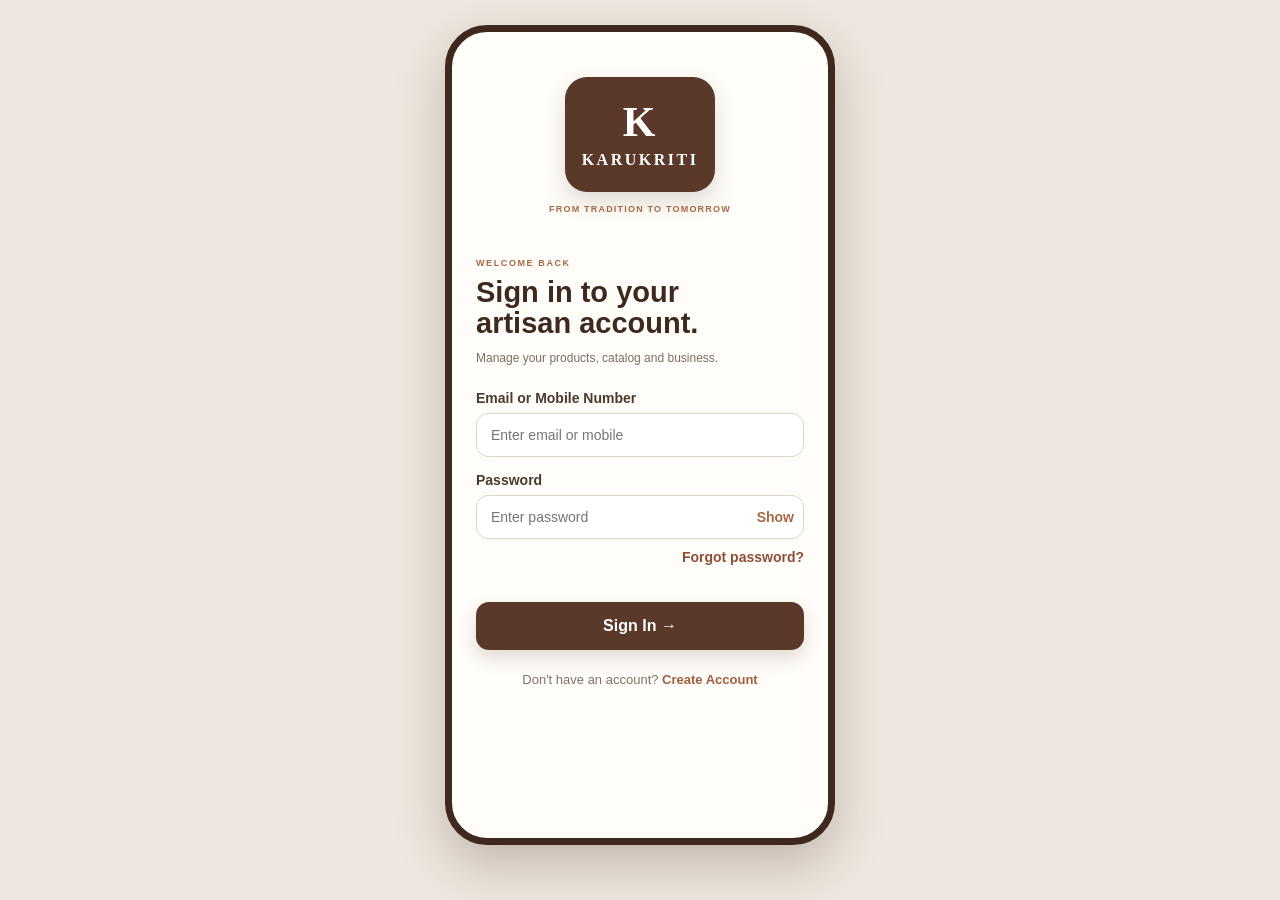
==== commit bd994e67: "Update project files" ====
--- a/Frontend/add-product.html
+++ b/Frontend/add-product.html
@@ -10,148 +10,120 @@
         content="width=device-width, initial-scale=1.0"
     >
 
-    <title>KaruKriti - Add Product</title>
-
-    <!-- CSS -->
-    <link rel="stylesheet" href="style.css">
+    <title>Add Product - Karukriti</title>
+
+    <link
+        rel="stylesheet"
+        href="style.css"
+    >
 
 </head>
 
 
 <body>
 
+
 <div class="app-shell">
 
 
-    <!-- =========================
-         HEADER
-    ========================== -->
+    <!-- ================= HEADER ================= -->
 
     <header class="top-header">
-
-        <div>
-
-            <div class="brand-small">
-                KARUKRITI
-            </div>
-
-            <div class="brand-tagline">
-                CRAFT • CULTURE • CONNECTION
-            </div>
-
-        </div>
-
 
         <button
             class="header-icon"
-            type="button"
             onclick="goTo('index.html')"
-            aria-label="Go Home"
         >
-            ×
+            ←
         </button>
 
+        <div class="brand-small">
+            KARUKRITI
+        </div>
+
+        <div class="header-icon">
+            ✦
+        </div>
+
     </header>
 
 
 
-    <!-- =========================
-         ADD PRODUCT MAIN
-    ========================== -->
+    <!-- ================= MAIN ================= -->
 
     <main class="add-product-main">
 
 
-        <!-- STEP -->
-
         <div class="step-label">
-            STEP 01
-        </div>
-
-
-        <!-- TITLE -->
+            STEP 01 OF 02
+        </div>
+
 
         <h1 class="add-title">
-
-            Create your<br>
-            smart catalog.
-
+            Tell us about<br>
+            your craft.
         </h1>
 
 
-        <!-- SUBTITLE -->
-
         <p class="add-subtitle">
-
-            Add your product details and let
-            Karukriti prepare your catalog.
-
+            Add a photo and a few details.
+            Our AI will create a professional
+            product catalog and suggest a fair price.
         </p>
 
 
 
-        <!-- =========================
-             IMAGE UPLOAD
-        ========================== -->
+        <!-- ================= PHOTO ================= -->
 
         <div class="upload-card">
+
+            <div
+                id="imagePreview"
+                class="image-preview"
+            >
+
+                <label for="productImage">
+
+                    <div class="upload-icon">
+                        📷
+                    </div>
+
+                    <strong>
+                        Add product photo
+                    </strong>
+
+                    <p>
+                        Take a photo or choose
+                        from gallery
+                    </p>
+
+                    <span class="upload-button">
+                        + Add Photo
+                    </span>
+
+                </label>
+
+            </div>
 
 
             <input
                 type="file"
                 id="productImage"
                 accept="image/*"
-            >
-
-
-            <label for="productImage">
-
-
-                <div class="upload-icon">
-                    📷
-                </div>
-
-
-                <strong>
-                    Add product photo
-                </strong>
-
-
-                <p>
-                    Upload a clear photo of your craft.
-                </p>
-
-
-                <span class="upload-button">
-                    Choose Photo
-                </span>
-
-
-            </label>
-
-        </div>
-
-
-
-        <!-- IMAGE PREVIEW -->
-
-        <div
-            id="imagePreview"
-            class="image-preview"
-        ></div>
-
-
-
-        <!-- =========================
-             PRODUCT NAME
-        ========================== -->
+                capture="environment"
+            >
+
+        </div>
+
+
+
+        <!-- ================= PRODUCT NAME ================= -->
 
         <div class="form-group">
 
             <label for="productName">
-                Product Name
-            </label>
-
+                PRODUCT NAME
+            </label>
 
             <input
                 type="text"
@@ -163,18 +135,18 @@
 
 
 
-        <!-- =========================
-             CATEGORY
-        ========================== -->
+        <!-- ================= CATEGORY ================= -->
 
         <div class="form-group">
 
             <label for="productCategory">
-                Craft Category
-            </label>
-
-
-            <select id="productCategory">
+                CATEGORY
+            </label>
+
+            <select
+                id="productCategory"
+                onchange="showOtherComingSoon()"
+            >
 
                 <option value="">
                     Select category
@@ -210,16 +182,381 @@
 
 
 
-        <!-- =========================
-             PRICE
-        ========================== -->
+        <!-- ================= OTHER COMING SOON ================= -->
+
+        <div
+            id="otherComingSoon"
+            class="coming-soon-card"
+            style="display: none;"
+        >
+
+            <div class="coming-soon-icon">
+                ✦
+            </div>
+
+            <div class="coming-soon-content">
+
+                <div class="coming-soon-badge">
+                    COMING SOON
+                </div>
+
+                <h3>
+                    More crafts are coming soon
+                </h3>
+
+                <p>
+                    We're working on adding more
+                    artisan categories to Karukriti.
+                </p>
+
+            </div>
+
+        </div>
+
+
+
+        <!-- =====================================================
+             PRICING AI INFORMATION
+        ====================================================== -->
+
+        <div class="ai-info-box">
+
+            <div>
+
+                <strong>
+                    Smart Price Prediction
+                </strong>
+
+                <p>
+                    Tell us about the work and materials.
+                    Our AI will estimate a suitable product price.
+                </p>
+
+            </div>
+
+        </div>
+
+
+
+        <!-- ================= PRODUCT TYPE ================= -->
+
+        <div class="form-group">
+
+            <label for="itemType">
+                PRODUCT TYPE
+            </label>
+
+            <select
+                id="itemType"
+                required
+            >
+
+                <option value="">
+                    Select product type
+                </option>
+
+                <option value="brass showpiece">
+                    Brass Showpiece
+                </option>
+
+                <option value="cane stool">
+                    Cane Stool
+                </option>
+
+                <option value="executive office chair">
+                    Executive Office Chair
+                </option>
+
+                <option value="glass coffee table">
+                    Glass Coffee Table
+                </option>
+
+                <option value="iron table">
+                    Iron Table
+                </option>
+
+                <option value="lounge sofa">
+                    Lounge Sofa
+                </option>
+
+                <option value="modular tv unit">
+                    Modular TV Unit
+                </option>
+
+                <option value="steel bookshelf">
+                    Steel Bookshelf
+                </option>
+
+                <option value="study desk">
+                    Study Desk
+                </option>
+
+                <option value="teak rocking chair">
+                    Teak Rocking Chair
+                </option>
+
+                <option value="wooden chair">
+                    Wooden Chair
+                </option>
+
+                <option value="wooden dining table">
+                    Wooden Dining Table
+                </option>
+
+                <option value="wooden partition">
+                    Wooden Partition
+                </option>
+
+                <option value="wooden wardrobe">
+                    Wooden Wardrobe
+                </option>
+
+            </select>
+
+        </div>
+
+
+
+        <!-- ================= MATERIAL ================= -->
+
+        <div class="form-group">
+
+            <label for="materialType">
+                MATERIAL
+            </label>
+
+            <select
+                id="materialType"
+                required
+            >
+
+                <option value="">
+                    Select material
+                </option>
+
+                <option value="brass">
+                    Brass
+                </option>
+
+                <option value="cane">
+                    Cane
+                </option>
+
+                <option value="engineered wood">
+                    Engineered Wood
+                </option>
+
+                <option value="glass">
+                    Glass
+                </option>
+
+                <option value="iron">
+                    Iron
+                </option>
+
+                <option value="particle board">
+                    Particle Board
+                </option>
+
+                <option value="sheesham wood">
+                    Sheesham Wood
+                </option>
+
+                <option value="steel">
+                    Steel
+                </option>
+
+                <option value="teak wood">
+                    Teak Wood
+                </option>
+
+            </select>
+
+        </div>
+
+
+
+        <!-- ================= LABOR HOURS ================= -->
+
+        <div class="form-group">
+
+            <label for="laborHours">
+                LABOR HOURS
+            </label>
+
+            <input
+                type="number"
+                id="laborHours"
+                min="0.1"
+                step="0.1"
+                placeholder="e.g. 12.5"
+                required
+            >
+
+            <small>
+                Approximate number of hours spent making the product.
+            </small>
+
+        </div>
+
+
+
+        <!-- ================= QUANTITY ================= -->
+
+        <div class="form-group">
+
+            <label for="productQuantity">
+                QUANTITY
+            </label>
+
+            <input
+                type="number"
+                id="productQuantity"
+                min="1"
+                step="1"
+                value="1"
+                required
+            >
+
+        </div>
+
+
+
+        <!-- ================= DIMENSIONS ================= -->
+
+        <div class="form-group">
+
+            <label>
+                PRODUCT DIMENSIONS (cm)
+            </label>
+
+
+            <div
+                style="
+                    display: grid;
+                    grid-template-columns: 1fr 1fr 1fr;
+                    gap: 10px;
+                "
+            >
+
+                <input
+                    type="number"
+                    id="productLength"
+                    min="0.1"
+                    step="0.1"
+                    placeholder="Length"
+                    required
+                >
+
+                <input
+                    type="number"
+                    id="productWidth"
+                    min="0.1"
+                    step="0.1"
+                    placeholder="Width"
+                    required
+                >
+
+                <input
+                    type="number"
+                    id="productHeight"
+                    min="0.1"
+                    step="0.1"
+                    placeholder="Height"
+                    required
+                >
+
+            </div>
+
+            <small>
+                Enter approximate length × width × height in centimetres.
+            </small>
+
+        </div>
+
+
+
+        <!-- ================= FINISH ================= -->
+
+        <div class="form-group">
+
+            <label for="finishType">
+                FINISH
+            </label>
+
+            <select
+                id="finishType"
+                required
+            >
+
+                <option value="">
+                    Select finish
+                </option>
+
+                <option value="gloss">
+                    Gloss
+                </option>
+
+                <option value="matte">
+                    Matte
+                </option>
+
+                <option value="melamine">
+                    Melamine
+                </option>
+
+                <option value="natural polish">
+                    Natural Polish
+                </option>
+
+                <option value="pu polish">
+                    PU Polish
+                </option>
+
+                <option value="raw">
+                    Raw
+                </option>
+
+            </select>
+
+        </div>
+
+
+
+        <!-- ================= URGENCY ================= -->
+
+        <div class="form-group">
+
+            <label for="urgencyLevel">
+                DELIVERY URGENCY
+            </label>
+
+            <select
+                id="urgencyLevel"
+                required
+            >
+
+                <option value="standard">
+                    Standard
+                </option>
+
+                <option value="rush">
+                    Rush
+                </option>
+
+            </select>
+
+        </div>
+
+
+
+        <!-- ================= EXPECTED PRICE ================= -->
 
         <div class="form-group">
 
             <label for="productPrice">
-                Expected Price
-            </label>
-
+                YOUR EXPECTED PRICE
+            </label>
 
             <div class="price-input">
 
@@ -227,32 +564,34 @@
                     ₹
                 </span>
 
-
                 <input
                     type="number"
                     id="productPrice"
-                    placeholder="Enter expected price"
+                    placeholder="Optional - your expected price"
                     min="1"
                 >
 
             </div>
 
-        </div>
-
-
-
-        <!-- =========================
-             LANGUAGE
-        ========================== -->
+            <small>
+                Optional. You can enter your own expected price for comparison.
+            </small>
+
+        </div>
+
+
+
+        <!-- ================= LANGUAGE ================= -->
 
         <div class="form-group">
 
             <label for="productLanguage">
-                Catalog Language
-            </label>
-
-
-            <select id="productLanguage">
+                CATALOG LANGUAGE
+            </label>
+
+            <select
+                id="productLanguage"
+            >
 
                 <option value="English">
                     English
@@ -288,20 +627,15 @@
 
 
 
-        <!-- =========================
-             DESCRIPTION
-        ========================== -->
-
-        <div class="form-group">
-
+        <!-- ================= DESCRIPTION ================= -->
+
+        <div class="form-group">
 
             <div class="label-row">
 
-
                 <label for="description">
-                    Product Description
+                    PRODUCT DESCRIPTION
                 </label>
-
 
                 <button
                     type="button"
@@ -309,11 +643,8 @@
                     class="voice-button"
                     onclick="startVoiceInput()"
                 >
-
                     🎙 Voice
-
                 </button>
-
 
             </div>
 
@@ -323,54 +654,41 @@
                 placeholder="Describe your product..."
             ></textarea>
 
-
-        </div>
-
-
-
-        <!-- =========================
-             AI INFORMATION
-        ========================== -->
+        </div>
+
+
+
+        <!-- ================= AI INFORMATION ================= -->
 
         <div class="ai-info-box">
 
-
             <div>
-
 
                 <strong>
                     Smart Catalog AI
                 </strong>
 
-
                 <p>
-
                     Karukriti will prepare your
-                    product description and
+                    product description and use
+                    the pricing AI to estimate a
                     recommended price.
-
                 </p>
 
-
             </div>
 
-
-        </div>
-
-
-
-        <!-- =========================
-             GENERATE BUTTON
-        ========================== -->
+        </div>
+
+
+
+        <!-- ================= GENERATE ================= -->
 
         <button
+            type="button"
             class="generate-button"
-            type="button"
             onclick="generateCatalog()"
         >
-
             Generate Smart Catalog →
-
         </button>
 
 
@@ -378,9 +696,7 @@
 
 
 
-    <!-- =========================
-         BOTTOM NAVIGATION
-    ========================== -->
+    <!-- ================= BOTTOM NAVIGATION ================= -->
 
     <nav class="bottom-nav">
 
@@ -389,7 +705,6 @@
 
         <button
             class="nav-item"
-            type="button"
             onclick="goTo('index.html')"
         >
 
@@ -409,7 +724,6 @@
 
         <button
             class="nav-item"
-            type="button"
             onclick="goTo('products.html')"
         >
 
@@ -428,9 +742,9 @@
         <!-- ADD -->
 
         <button
-            class="nav-item nav-add active"
-            type="button"
+            class="nav-add active"
             onclick="goTo('add-product.html')"
+            aria-label="Add Product"
         >
 
             <span>
@@ -445,12 +759,11 @@
 
         <button
             class="nav-item"
-            type="button"
             onclick="goTo('orders.html')"
         >
 
             <span>
-                ▤
+                ♧
             </span>
 
             <small>
@@ -465,12 +778,11 @@
 
         <button
             class="nav-item"
-            type="button"
             onclick="goTo('profile.html')"
         >
 
             <span>
-                ◯
+                ♙
             </span>
 
             <small>
@@ -487,10 +799,6 @@
 
 
 
-<!-- =========================
-     JAVASCRIPT
-========================== -->
-
 <script src="script.js"></script>
 
 
--- a/Frontend/style.css
+++ b/Frontend/style.css
@@ -3116,3 +3116,501 @@
 .brand-tagline {
     font-family: Georgia, "Times New Roman", serif;
 }
+/* FIX MOBILE BOTTOM NAV */
+.app-shell {
+    position: relative;
+}
+
+.bottom-nav {
+    position: absolute !important;
+    bottom: 0;
+    left: 0;
+    width: 100%;
+    height: 68px;
+}
+/* ===== FIX MOBILE APP BOTTOM NAV ===== */
+
+.app-shell {
+    position: relative !important;
+    overflow: hidden;
+}
+
+.bottom-nav {
+    position: absolute !important;
+    left: 0 !important;
+    right: 0 !important;
+    bottom: 0 !important;
+
+    width: 100% !important;
+    height: 68px !important;
+
+    box-sizing: border-box;
+    z-index: 1000;
+}
+/* ===== KARUKRITI LOGIN LOGO UPDATE ===== */
+
+.auth-logo {
+    width: 150px !important;
+    min-height: 115px !important;
+    border-radius: 22px !important;
+    background: #5a382a !important;
+    color: white !important;
+
+    display: flex !important;
+    flex-direction: column !important;
+    align-items: center !important;
+    justify-content: center !important;
+
+    margin: 0 auto 12px !important;
+    padding: 14px 10px !important;
+    box-sizing: border-box !important;
+
+    box-shadow: 0 10px 22px rgba(90, 56, 42, 0.18) !important;
+}
+
+.auth-logo .logo-letter {
+    font-family: Georgia, "Times New Roman", serif !important;
+    font-size: 42px !important;
+    font-weight: 700 !important;
+    line-height: 1 !important;
+    margin-bottom: 8px !important;
+}
+
+.auth-logo .logo-name {
+    font-family: Georgia, "Times New Roman", serif !important;
+    font-size: 16px !important;
+    font-weight: 700 !important;
+    letter-spacing: 2.5px !important;
+    color: #fff !important;
+}
+
+.auth-brand .tagline {
+    font-size: 9px !important;
+    letter-spacing: 1.2px !important;
+    color: #a66a45 !important;
+    margin-top: 0 !important;
+    font-weight: 700 !important;
+}
+/* =========================================
+   ADD PRODUCT PHOTO - FULL IMAGE FIX
+   ========================================= */
+
+.product-preview,
+.image-preview,
+.preview-image,
+#imagePreview {
+    width: 100% !important;
+    height: 360px !important;
+    background: #ffffff !important;
+    border: 1px solid #d9c8bb !important;
+    border-radius: 18px !important;
+
+    display: flex !important;
+    align-items: center !important;
+    justify-content: center !important;
+
+    overflow: hidden !important;
+    box-sizing: border-box !important;
+    padding: 12px !important;
+}
+
+/* Uploaded photo */
+.product-preview img,
+.image-preview img,
+.preview-image img,
+#imagePreview img {
+    width: 100% !important;
+    height: 100% !important;
+
+    /* IMPORTANT: photo crop hobe na */
+    object-fit: contain !important;
+
+    /* side/top-bottom white frame */
+    background: #ffffff !important;
+
+    display: block !important;
+}
+/* =========================================
+   KARUKRITI - LOGIN FONT UPDATE
+   ========================================= */
+
+.auth-shell,
+.auth-shell *,
+.auth-main,
+.auth-content,
+.auth-welcome,
+.auth-form,
+.auth-field,
+.auth-field label,
+.auth-field input,
+.password-wrap,
+.password-wrap input,
+.password-wrap button,
+.forgot-row,
+.forgot-row a,
+.auth-primary,
+.auth-bottom,
+.auth-bottom button,
+.auth-message {
+    font-family: Arial, Helvetica, sans-serif !important;
+}
+
+/* Welcome heading */
+.auth-welcome h1 {
+    font-family: Arial, Helvetica, sans-serif !important;
+    font-weight: 700 !important;
+}
+
+/* Email / Password input */
+.auth-field input {
+    font-family: Arial, Helvetica, sans-serif !important;
+    font-size: 16px !important;
+}
+
+/* Show / Hide */
+.password-wrap button {
+    font-family: Arial, Helvetica, sans-serif !important;
+    font-weight: 700 !important;
+}
+
+/* Forgot password */
+.forgot-row a {
+    font-family: Arial, Helvetica, sans-serif !important;
+}
+
+/* Sign In button */
+.auth-primary {
+    font-family: Arial, Helvetica, sans-serif !important;
+    font-weight: 700 !important;
+}
+
+/* Create Account */
+.auth-bottom,
+.auth-bottom button {
+    font-family: Arial, Helvetica, sans-serif !important;
+}
+/* ===== LOGIN BOX FONT SIZE SMALLER ===== */
+
+.auth-field label {
+    font-size: 14px !important;
+}
+
+.auth-field input {
+    font-size: 14px !important;
+}
+
+.auth-field input::placeholder {
+    font-size: 14px !important;
+}
+
+.password-wrap button {
+    font-size: 14px !important;
+}
+
+.forgot-row a {
+    font-size: 14px !important;
+}
+
+.auth-primary {
+    font-size: 16px !important;
+}
+
+.auth-bottom {
+    font-size: 13px !important;
+}
+
+.auth-bottom button {
+    font-size: 13px !important;
+}
+
+/* =========================================
+   CATALOG RESULT PAGE
+========================================= */
+
+.catalog-result-main {
+    padding: 28px 20px 110px;
+    max-width: 650px;
+    margin: 0 auto;
+}
+
+.catalog-title {
+    font-size: 34px;
+    line-height: 1.1;
+    margin: 8px 0 12px;
+}
+
+.catalog-subtitle {
+    color: #777;
+    line-height: 1.6;
+    margin-bottom: 24px;
+}
+
+.result-image-card {
+    width: 100%;
+    min-height: 260px;
+    border-radius: 20px;
+    overflow: hidden;
+    margin-bottom: 20px;
+    background: #f5f2ed;
+}
+
+.result-image-card img {
+    width: 100%;
+    height: 320px;
+    object-fit: cover;
+    display: block;
+}
+
+.result-image-placeholder {
+    min-height: 260px;
+    display: flex;
+    flex-direction: column;
+    align-items: center;
+    justify-content: center;
+    color: #999;
+}
+
+.result-image-placeholder span {
+    font-size: 48px;
+    margin-bottom: 10px;
+}
+
+.result-card {
+    background: #fff;
+    border-radius: 18px;
+    padding: 20px;
+    margin-bottom: 18px;
+    box-shadow: 0 4px 18px rgba(0,0,0,0.06);
+}
+
+.result-section {
+    margin-bottom: 20px;
+}
+
+.result-section:last-child {
+    margin-bottom: 0;
+}
+
+.result-label {
+    display: block;
+    font-size: 11px;
+    font-weight: 700;
+    letter-spacing: 1px;
+    color: #888;
+    margin-bottom: 8px;
+}
+
+.result-section h2 {
+    margin: 0;
+    font-size: 24px;
+}
+
+.result-section h3 {
+    margin: 0;
+    font-size: 24px;
+}
+
+.result-section p {
+    margin: 0;
+    color: #555;
+    line-height: 1.6;
+}
+
+
+/* =========================================
+   PRICING CARD
+========================================= */
+
+.pricing-card {
+    background: #f5efe5;
+    border-radius: 20px;
+    padding: 22px;
+    margin-bottom: 18px;
+}
+
+.pricing-card-header {
+    display: flex;
+    justify-content: space-between;
+    align-items: flex-start;
+}
+
+.pricing-card-header h2 {
+    margin: 5px 0 0;
+    font-size: 34px;
+}
+
+.ai-price-icon {
+    font-size: 28px;
+}
+
+.pricing-description {
+    color: #666;
+    line-height: 1.5;
+    font-size: 13px;
+    margin: 12px 0 20px;
+}
+
+
+/* =========================================
+   MARKET RANGE
+========================================= */
+
+.market-range {
+    display: flex;
+    align-items: center;
+    justify-content: space-between;
+    gap: 12px;
+    padding: 16px 0;
+    border-top: 1px solid rgba(0,0,0,0.08);
+    border-bottom: 1px solid rgba(0,0,0,0.08);
+}
+
+.market-range-item {
+    flex: 1;
+}
+
+.market-range-item span {
+    display: block;
+    font-size: 11px;
+    color: #777;
+    margin-bottom: 5px;
+}
+
+.market-range-item strong {
+    font-size: 17px;
+}
+
+.market-range-divider {
+    color: #999;
+}
+
+.pricing-note {
+    display: flex;
+    gap: 8px;
+    margin-top: 14px;
+    color: #777;
+    font-size: 12px;
+    line-height: 1.4;
+}
+
+.pricing-note p {
+    margin: 0;
+}
+
+
+/* =========================================
+   PRICING DETAILS
+========================================= */
+
+.result-card-heading {
+    margin-bottom: 16px;
+}
+
+.pricing-details-grid {
+    display: grid;
+    grid-template-columns: 1fr 1fr;
+    gap: 14px;
+}
+
+.pricing-detail-item {
+    background: #f8f8f8;
+    border-radius: 12px;
+    padding: 12px;
+}
+
+.pricing-detail-item span {
+    display: block;
+    color: #888;
+    font-size: 11px;
+    margin-bottom: 5px;
+}
+
+.pricing-detail-item strong {
+    display: block;
+    font-size: 14px;
+    line-height: 1.3;
+}
+
+
+/* =========================================
+   EXPECTED PRICE
+========================================= */
+
+.expected-price-card {
+    background: #fff;
+}
+
+.expected-price-card h3 {
+    font-size: 26px;
+    margin-bottom: 8px;
+}
+
+.expected-price-card p {
+    font-size: 13px;
+    color: #777;
+}
+
+
+/* =========================================
+   AI BOX
+========================================= */
+
+.catalog-ai-box {
+    display: flex;
+    gap: 12px;
+    align-items: flex-start;
+    margin-bottom: 20px;
+}
+
+.ai-info-icon {
+    font-size: 22px;
+}
+
+
+/* =========================================
+   BUTTONS
+========================================= */
+
+.publish-button {
+    width: 100%;
+    margin-bottom: 12px;
+}
+
+.secondary-button {
+    width: 100%;
+    padding: 14px;
+    border: 1px solid #ddd;
+    border-radius: 12px;
+    background: #fff;
+    font-size: 15px;
+    cursor: pointer;
+}
+
+
+/* =========================================
+   MOBILE
+========================================= */
+
+@media (max-width: 480px) {
+
+    .catalog-title {
+        font-size: 30px;
+    }
+
+    .pricing-card-header h2 {
+        font-size: 29px;
+    }
+
+    .result-image-card img {
+        height: 260px;
+    }
+
+    .pricing-details-grid {
+        grid-template-columns: 1fr;
+    }
+
+    .market-range {
+        gap: 8px;
+    }
+
+}
